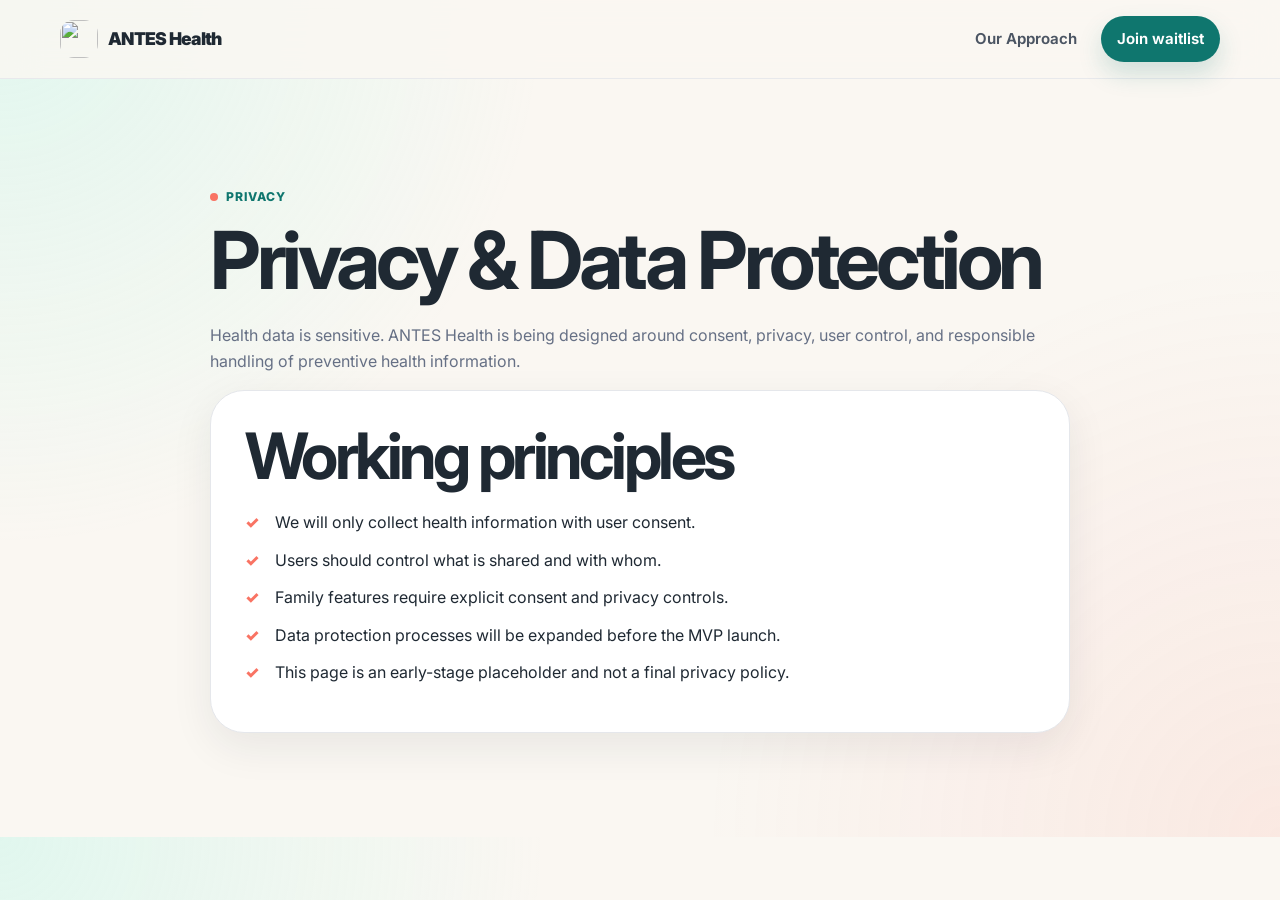
==== privacy.html @ a8aa2e4b "Add files via upload" ====
<!DOCTYPE html>
<html lang="en">
<head>
  <meta charset="UTF-8" />
  <meta name="viewport" content="width=device-width, initial-scale=1.0" />
  <title>Privacy & Data Protection | ANTES Health</title>
  <meta name="description" content="Privacy and data protection principles for ANTES Health." />
  <link rel="icon" href="assets/logo.svg" type="image/svg+xml" />
  <link rel="preconnect" href="https://fonts.googleapis.com">
  <link rel="preconnect" href="https://fonts.gstatic.com" crossorigin>
  <link href="https://fonts.googleapis.com/css2?family=Inter:wght@400;600;700;800;900&display=swap" rel="stylesheet">
  <link rel="stylesheet" href="styles.css" />
</head>
<body>
  <header class="site-header"><nav class="nav container"><a class="brand" href="index.html"><img src="assets/logo.svg" alt="" class="brand-logo" /><span>ANTES Health</span></a><div class="nav-links"><a href="index.html#approach">Our Approach</a><a href="index.html#waitlist" class="nav-cta">Join waitlist</a></div></nav></header>
  <main class="section">
    <div class="container" style="max-width:860px">
      <p class="eyebrow">Privacy</p>
      <h1 style="font-size:clamp(2.8rem,7vw,5rem)">Privacy & Data Protection</h1>
      <p class="large-copy">Health data is sensitive. ANTES Health is being designed around consent, privacy, user control, and responsible handling of preventive health information.</p>
      <div class="panel">
        <h2>Working principles</h2>
        <ul class="check-list">
          <li>We will only collect health information with user consent.</li>
          <li>Users should control what is shared and with whom.</li>
          <li>Family features require explicit consent and privacy controls.</li>
          <li>Data protection processes will be expanded before the MVP launch.</li>
          <li>This page is an early-stage placeholder and not a final privacy policy.</li>
        </ul>
      </div>
    </div>
  </main>
</body>
</html>
---- styles.css ----
:root {
  --bg: #FAF7F2;
  --bg-soft: #fffbf7;
  --surface: #ffffff;
  --surface-mint: #E8FBF7;
  --text: #1F2933;
  --muted: #667085;
  --primary: #0F766E;
  --primary-dark: #0A4D48;
  --mint: #99F6E4;
  --coral: #F97363;
  --sand: #EFE7DA;
  --line: #E5E7EB;
  --shadow: 0 24px 80px rgba(31, 41, 51, 0.12);
  --shadow-soft: 0 14px 42px rgba(31, 41, 51, 0.08);
  --radius-xl: 34px;
  --radius-lg: 24px;
  --radius-md: 16px;
  --container: 1160px;
}

* { box-sizing: border-box; }
html { scroll-behavior: smooth; }
body {
  margin: 0;
  font-family: "Inter", system-ui, -apple-system, BlinkMacSystemFont, "Segoe UI", sans-serif;
  color: var(--text);
  background:
    radial-gradient(circle at top left, rgba(153, 246, 228, 0.26), transparent 34rem),
    radial-gradient(circle at bottom right, rgba(249, 115, 99, 0.11), transparent 36rem),
    var(--bg);
  line-height: 1.6;
  overflow-x: hidden;
}

a { color: inherit; text-decoration: none; }
img, svg { max-width: 100%; }
button, input, textarea, select { font: inherit; }
::selection { background: var(--mint); color: var(--primary-dark); }

.skip-link {
  position: absolute;
  left: -999px;
  top: 10px;
  background: var(--primary);
  color: white;
  padding: 10px 14px;
  border-radius: 999px;
  z-index: 100;
}
.skip-link:focus { left: 10px; }

.container {
  width: min(var(--container), calc(100% - 40px));
  margin: 0 auto;
}

.section { padding: 104px 0; }
.section.compact { padding: 76px 0; }
.section-heading { max-width: 790px; margin-bottom: 38px; }
.section-heading.center { text-align: center; margin-left: auto; margin-right: auto; }
.eyebrow {
  display: inline-flex;
  align-items: center;
  gap: 8px;
  color: var(--primary);
  font-weight: 800;
  letter-spacing: 0.08em;
  text-transform: uppercase;
  font-size: 0.76rem;
  margin: 0 0 14px;
}
.eyebrow::before {
  content: "";
  width: 8px;
  height: 8px;
  border-radius: 50%;
  background: var(--coral);
}

h1, h2, h3, h4, p { margin-top: 0; }
h1, h2 {
  letter-spacing: -0.055em;
  line-height: 0.98;
}
h1 {
  font-size: clamp(3.7rem, 9vw, 7.8rem);
  max-width: 850px;
  margin-bottom: 24px;
}
h2 { font-size: clamp(2.1rem, 5vw, 4.6rem); margin-bottom: 22px; }
h3 { font-size: 1.15rem; letter-spacing: -0.025em; margin-bottom: 10px; }
h4 { font-size: 1rem; margin-bottom: 8px; }
p { color: var(--muted); }
.large-copy p { font-size: 1.08rem; }
.small-note, .form-note { font-size: 0.88rem; color: #7A8793; }

.site-header {
  position: sticky;
  top: 0;
  z-index: 50;
  background: rgba(250, 247, 242, 0.82);
  backdrop-filter: blur(18px);
  border-bottom: 1px solid rgba(229, 231, 235, 0.86);
}
.nav {
  height: 78px;
  display: flex;
  align-items: center;
  justify-content: space-between;
}
.brand {
  display: inline-flex;
  align-items: center;
  gap: 10px;
  font-weight: 900;
  letter-spacing: -0.04em;
  font-size: 1.1rem;
}
.brand-logo { width: 38px; height: 38px; border-radius: 14px; }
.nav-links { display: flex; align-items: center; gap: 24px; color: #4B5563; font-weight: 650; font-size: 0.94rem; }
.nav-links a { transition: color .2s ease, transform .2s ease; }
.nav-links a:hover { color: var(--primary); transform: translateY(-1px); }
.nav-cta {
  color: white !important;
  background: var(--primary);
  padding: 11px 16px;
  border-radius: 999px;
  box-shadow: 0 12px 24px rgba(15, 118, 110, 0.18);
}
.nav-cta:hover { background: var(--primary-dark); transform: translateY(-2px); }
.nav-toggle { display: none; background: transparent; border: 0; width: 44px; height: 44px; border-radius: 14px; }
.nav-toggle span { display:block; width:22px; height:2px; background:var(--text); margin:5px auto; border-radius:99px; }

.hero {
  min-height: calc(100vh - 78px);
  display: grid;
  align-items: center;
  position: relative;
  overflow: hidden;
  padding-top: 74px;
}
.hero-bg {
  position: absolute;
  inset: 0;
  background:
    radial-gradient(circle at 78% 16%, rgba(153, 246, 228, .42), transparent 22rem),
    radial-gradient(circle at 8% 88%, rgba(249, 115, 99, .14), transparent 28rem);
  pointer-events: none;
}
.hero-grid {
  position: relative;
  display: grid;
  grid-template-columns: minmax(0, 1.05fr) minmax(360px, .75fr);
  gap: 62px;
  align-items: center;
}
.hero-text { font-size: clamp(1.13rem, 2vw, 1.42rem); max-width: 720px; color: #4B5563; margin-bottom: 32px; }
.hero-actions { display: flex; gap: 14px; flex-wrap: wrap; margin-bottom: 28px; }
.btn {
  display: inline-flex;
  align-items: center;
  justify-content: center;
  min-height: 48px;
  padding: 13px 20px;
  border-radius: 999px;
  border: 1px solid transparent;
  font-weight: 800;
  cursor: pointer;
  transition: transform .2s ease, box-shadow .2s ease, background .2s ease;
}
.btn:hover { transform: translateY(-2px); }
.btn.primary { background: var(--coral); color: white; box-shadow: 0 16px 28px rgba(249, 115, 99, .22); }
.btn.primary:hover { background: #e75f51; }
.btn.secondary { background: var(--surface); color: var(--primary-dark); border-color: var(--line); box-shadow: var(--shadow-soft); }
.btn.secondary.light { background: rgba(255,255,255,.14); color: white; border-color: rgba(255,255,255,.25); box-shadow: none; }
.trust-row { display: flex; flex-wrap: wrap; gap: 10px; }
.trust-row span {
  display: inline-flex;
  align-items: center;
  gap: 8px;
  background: rgba(255,255,255,.72);
  border: 1px solid var(--line);
  padding: 9px 12px;
  border-radius: 999px;
  color: #4B5563;
  font-size: .9rem;
}
.trust-row span::before { content: ""; width: 8px; height: 8px; border-radius: 50%; background: var(--primary); }

.hero-visual { position: relative; min-height: 620px; display: grid; place-items: center; }
.phone-mockup {
  width: min(390px, 100%);
  background: rgba(255,255,255,.88);
  border: 1px solid rgba(229,231,235,.9);
  border-radius: 44px;
  padding: 24px;
  box-shadow: var(--shadow);
  backdrop-filter: blur(10px);
}
.floating-card { animation: floaty 7s ease-in-out infinite; }
.phone-top { width: 74px; height: 7px; border-radius: 99px; background: var(--line); margin: 0 auto 20px; }
.app-header { display:flex; align-items:center; gap:12px; margin-bottom:20px; }
.app-header small { display:block; color: var(--muted); }
.mini-logo { width: 38px; height:38px; display:grid; place-items:center; border-radius:14px; background:var(--primary); color:white; font-weight:900; }
.risk-card, .trend-card, .report-section-mini, .doctor-summary {
  background: var(--bg-soft);
  border: 1px solid var(--line);
  border-radius: 22px;
  padding: 18px;
}
.risk-card span, .risk-card strong { display:block; }
.risk-card span { color:var(--muted); font-size:.9rem; }
.risk-card strong { font-size:1.4rem; color:var(--primary-dark); }
.progress-bar { height: 10px; border-radius: 999px; overflow:hidden; background:#E8ECEE; margin-top:14px; }
.progress-bar span { display:block; height:100%; background:linear-gradient(90deg, var(--primary), var(--coral)); border-radius:999px; }
.marker-grid { display:grid; grid-template-columns:repeat(2,1fr); gap:10px; margin:14px 0; }
.marker-grid div { background:white; border:1px solid var(--line); border-radius:18px; padding:14px; }
.marker-grid small, .marker-grid span { display:block; color:var(--muted); }
.marker-grid strong { display:block; color:var(--text); margin:3px 0; }
.marker-grid span { color:var(--primary); font-size:.78rem; font-weight:800; text-transform:uppercase; letter-spacing:.08em; }
.trend-card svg { width:100%; height:120px; }
.trend-card p { margin:0; font-size:.9rem; }
.orbit-badge {
  position: absolute;
  background: var(--surface);
  color: var(--primary-dark);
  border: 1px solid var(--line);
  border-radius: 999px;
  padding: 12px 16px;
  box-shadow: var(--shadow-soft);
  font-weight: 800;
  font-size: .9rem;
}
.badge-one { top: 80px; left: 20px; animation: floaty 7s ease-in-out infinite .4s; }
.badge-two { right: 0; top: 218px; animation: floaty 6s ease-in-out infinite .7s; }
.badge-three { left: 0; bottom: 105px; animation: floaty 8s ease-in-out infinite .2s; }
@keyframes floaty { 0%,100% { transform: translateY(0); } 50% { transform: translateY(-14px); } }

.split { display:grid; grid-template-columns: .9fr 1fr; gap: 70px; align-items:start; }
.problem-section { background: rgba(255,255,255,.45); border-top:1px solid rgba(229,231,235,.75); border-bottom:1px solid rgba(229,231,235,.75); }
.steps { display:grid; grid-template-columns: repeat(5, minmax(0,1fr)); gap: 14px; }
.step-card, .approach-cards article, .partner-grid article, .values article, .pilot-cards article {
  background: var(--surface);
  border: 1px solid var(--line);
  border-radius: var(--radius-lg);
  padding: 24px;
  box-shadow: var(--shadow-soft);
}
.step-card span, .values span, .evidence-card span {
  display: inline-flex;
  width: 36px;
  height: 36px;
  align-items:center;
  justify-content:center;
  border-radius: 14px;
  background: var(--surface-mint);
  color: var(--primary);
  font-weight:900;
  margin-bottom:18px;
}
.step-card p, .approach-cards p, .partner-grid p, .pilot-cards p { margin-bottom:0; font-size:.94rem; }

.story-section { background: var(--primary-dark); color: white; position:relative; overflow:hidden; }
.story-section::after { content:""; position:absolute; width:420px; height:420px; border-radius:50%; background:rgba(153,246,228,.18); right:-130px; top:-130px; }
.story-grid { position:relative; display:grid; grid-template-columns: 1.15fr .85fr; gap: 28px; }
.story-card, .meaning-card { background: rgba(255,255,255,.08); border:1px solid rgba(255,255,255,.16); border-radius:var(--radius-xl); padding:38px; backdrop-filter: blur(10px); }
.story-section h2, .story-section h3, .story-section strong { color:white; }
.story-section p, .story-section li { color: rgba(255,255,255,.78); }
.check-list { list-style:none; padding:0; margin:0; }
.check-list li { position:relative; padding-left:30px; margin-bottom:12px; }
.check-list li::before { content:"✓"; position:absolute; left:0; top:0; color:var(--coral); font-weight:900; }

.mission-grid { display:grid; grid-template-columns: 1fr 1fr; gap: 22px; margin-bottom: 22px; }
.mission-block { background: var(--surface); border:1px solid var(--line); border-radius:var(--radius-xl); padding:38px; box-shadow:var(--shadow-soft); }
.mission-block.dark { background: var(--primary); color:white; }
.mission-block.dark p { color:rgba(255,255,255,.8); }
.mission-block.dark .eyebrow { color: var(--mint); }
.values { display:grid; grid-template-columns: repeat(5,1fr); gap: 14px; }
.values article { min-height: 156px; }
.values h3 { font-size:1rem; }

.approach-section { background: linear-gradient(180deg, rgba(255,255,255,.42), rgba(255,255,255,.12)); }
.evidence-panel { background: var(--surface); border:1px solid var(--line); border-radius: var(--radius-xl); padding: 28px; box-shadow: var(--shadow-soft); margin-bottom: 28px; }
.evidence-intro { display:flex; justify-content:space-between; gap:30px; align-items:end; border-bottom:1px solid var(--line); padding-bottom:22px; margin-bottom:22px; }
.evidence-intro h3 { font-size:1.55rem; }
.evidence-intro p { max-width:520px; margin-bottom:0; }
.evidence-grid { display:grid; grid-template-columns: repeat(4,1fr); gap:14px; }
.evidence-card { display:block; background: var(--bg-soft); border:1px solid var(--line); border-radius:22px; padding:20px; transition:transform .2s ease, border-color .2s ease; }
.evidence-card:hover { transform: translateY(-3px); border-color: var(--mint); }
.evidence-card h4 { color: var(--text); }
.evidence-card p { margin-bottom:0; font-size:.88rem; }
.approach-cards { display:grid; grid-template-columns: repeat(3,1fr); gap:14px; }

.flow-section { background: #0B3F3A; color:white; overflow:hidden; }
.flow-section .eyebrow, .flow-section h2 { color:white; }
.flow-section .eyebrow::before { background: var(--mint); }
.flow-section .section-heading p { color: rgba(255,255,255,.74); }
.data-flow { position:relative; background: rgba(255,255,255,.06); border:1px solid rgba(255,255,255,.16); border-radius:var(--radius-xl); padding:24px; box-shadow: 0 30px 80px rgba(0,0,0,.18); overflow:hidden; }
.flow-fallback { position:absolute; width:1px; height:1px; padding:0; margin:-1px; overflow:hidden; clip: rect(0,0,0,0); white-space: nowrap; border:0; }
.flow-map { width:100%; height:auto; min-height:420px; }
.flow-line { fill:none; stroke:#99F6E4; stroke-width:4; stroke-linecap:round; stroke-dasharray: 9 12; opacity:.58; marker-end:url(#arrow); }
.flow-line.output { stroke:#F97363; }
.data-flow.in-view .flow-line { animation: dashMove 2.8s linear infinite; }
@keyframes dashMove { to { stroke-dashoffset: -126; } }
.flow-node rect { fill:rgba(255,255,255,.94); stroke:rgba(255,255,255,.2); filter: drop-shadow(0 14px 20px rgba(0,0,0,.08)); cursor:pointer; }
.flow-node text { fill:#1F2933; font-weight:800; font-size:18px; pointer-events:none; }
.flow-node:hover rect { fill:#E8FBF7; stroke:#99F6E4; }
.particle { opacity:0; }
.data-flow.in-view .p1 { animation: particle1 4.2s linear infinite; }
.data-flow.in-view .p2 { animation: particle2 4.7s linear infinite .4s; }
.data-flow.in-view .p3 { animation: particle3 4.4s linear infinite .8s; }
.data-flow.in-view .p4 { animation: particle4 4.9s linear infinite 1.1s; }
.data-flow.in-view .p5 { animation: particle5 5.1s linear infinite 1.3s; }
@keyframes particle1 { 0%{opacity:0; transform:translate(220px,115px)} 35%{opacity:1; transform:translate(525px,300px)} 70%{opacity:1; transform:translate(955px,110px)} 100%{opacity:0; transform:translate(955px,110px)} }
@keyframes particle2 { 0%{opacity:0; transform:translate(220px,205px)} 40%{opacity:1; transform:translate(525px,310px)} 75%{opacity:1; transform:translate(955px,205px)} 100%{opacity:0; transform:translate(955px,205px)} }
@keyframes particle3 { 0%{opacity:0; transform:translate(220px,295px)} 40%{opacity:1; transform:translate(525px,320px)} 75%{opacity:1; transform:translate(955px,315px)} 100%{opacity:0; transform:translate(955px,315px)} }
@keyframes particle4 { 0%{opacity:0; transform:translate(220px,385px)} 40%{opacity:1; transform:translate(525px,330px)} 75%{opacity:1; transform:translate(955px,430px)} 100%{opacity:0; transform:translate(955px,430px)} }
@keyframes particle5 { 0%{opacity:0; transform:translate(220px,475px)} 40%{opacity:1; transform:translate(525px,340px)} 75%{opacity:1; transform:translate(955px,525px)} 100%{opacity:0; transform:translate(955px,525px)} }
.tooltip { position:absolute; display:none; max-width:240px; background:white; color:var(--text); padding:12px 14px; border-radius:14px; box-shadow:var(--shadow-soft); font-size:.88rem; z-index:5; }

.do-dont-grid, .report-grid, .pilot-grid, .milestones-grid, .founder-grid, .faq-grid, .waitlist-grid { display:grid; grid-template-columns: .9fr 1.1fr; gap: 40px; align-items:start; }
.panel { background:var(--surface); border:1px solid var(--line); border-radius:var(--radius-xl); padding:34px; box-shadow:var(--shadow-soft); }
.panel.warning { background:#FFF7F5; }
.report-section { background: rgba(255,255,255,.38); }
.report-mockup { background:var(--surface); border:1px solid var(--line); border-radius:var(--radius-xl); padding:24px; box-shadow:var(--shadow); }
.report-header { display:flex; justify-content:space-between; gap:20px; align-items:center; margin-bottom:18px; }
.report-header span { display:block; color:var(--muted); font-size:.86rem; }
.pill { display:inline-flex!important; background:var(--surface-mint); color:var(--primary)!important; padding:7px 11px; border-radius:999px; font-weight:900; }
.report-section-mini { margin-bottom:14px; }
.mini-table div { display:grid; grid-template-columns: 1.1fr 1fr .65fr; gap:10px; padding:12px 0; border-bottom:1px solid var(--line); align-items:center; }
.mini-table div:last-child { border-bottom:0; }
.mini-table em { color:var(--primary); font-style:normal; font-weight:900; font-size:.78rem; text-transform:uppercase; }
.report-section-mini.highlight { background:#FFF7F5; }
.doctor-summary { background:var(--primary); color:white; }
.doctor-summary span { color:var(--mint); font-weight:900; }
.doctor-summary p { color:rgba(255,255,255,.8); margin-bottom:0; }

.pilot-section { background: var(--surface); }
.pilot-cards { display:grid; gap:14px; }
.partner-grid { display:grid; grid-template-columns:repeat(4,1fr); gap:14px; }
.milestones-section { background:rgba(255,255,255,.42); }
.timeline { position:relative; display:grid; gap:14px; }
.timeline-item { position:relative; background:var(--surface); border:1px solid var(--line); border-radius:22px; padding:22px 22px 22px 58px; box-shadow:var(--shadow-soft); }
.timeline-item span { position:absolute; left:22px; top:25px; width:18px; height:18px; border-radius:50%; background:var(--coral); box-shadow:0 0 0 7px rgba(249,115,99,.14); }
.timeline-item p { margin-bottom:0; }
.founder-photo { min-height:420px; background:linear-gradient(135deg, var(--surface-mint), #FFF7F5); border:1px solid var(--line); border-radius:var(--radius-xl); display:grid; place-items:center; box-shadow:var(--shadow-soft); }
.photo-placeholder { width:160px; height:160px; display:grid; place-items:center; border-radius:50%; background:var(--surface); color:var(--primary); font-size:3rem; font-weight:900; box-shadow:var(--shadow-soft); }
.role { color:var(--primary); font-weight:800; }
.founder-tags { display:flex; flex-wrap:wrap; gap:9px; margin-top:22px; }
.founder-tags span { background:var(--surface); border:1px solid var(--line); border-radius:999px; padding:9px 12px; color:var(--primary-dark); font-weight:700; font-size:.9rem; }
.investor-section { padding: 76px 0; }
.investor-card { display:flex; justify-content:space-between; gap:36px; align-items:center; background:var(--primary); color:white; border-radius:var(--radius-xl); padding:42px; box-shadow:var(--shadow); }
.investor-card h2 { color:white; }
.investor-card p { color:rgba(255,255,255,.8); max-width:740px; }
.investor-card .eyebrow { color:var(--mint); }
.faq-list { display:grid; gap:12px; }
details { background:var(--surface); border:1px solid var(--line); border-radius:18px; padding:18px 20px; box-shadow:var(--shadow-soft); }
summary { cursor:pointer; font-weight:800; color:var(--text); }
details p { margin:14px 0 0; }
.waitlist-section { background:linear-gradient(135deg, #0B3F3A, #0F766E); color:white; }
.waitlist-section .eyebrow, .waitlist-section h2 { color:white; }
.waitlist-section p { color:rgba(255,255,255,.78); }
.contact-line a { color:white; border-bottom:1px solid rgba(255,255,255,.45); }
.waitlist-form { background:rgba(255,255,255,.10); border:1px solid rgba(255,255,255,.2); border-radius:var(--radius-xl); padding:28px; backdrop-filter: blur(14px); }
.waitlist-form label { display:block; margin-bottom:14px; font-weight:800; font-size:.9rem; color:white; }
.waitlist-form input, .waitlist-form textarea, .waitlist-form select { width:100%; margin-top:7px; border:1px solid rgba(255,255,255,.25); background:rgba(255,255,255,.92); color:var(--text); border-radius:14px; padding:13px 14px; outline:none; }
.waitlist-form input:focus, .waitlist-form textarea:focus, .waitlist-form select:focus { border-color:var(--mint); box-shadow:0 0 0 4px rgba(153,246,228,.28); }
.disclaimer-strip { padding:30px 0; background:#FFF7F5; border-top:1px solid #FBD5CF; }
.disclaimer-strip p { margin:0; font-size:.92rem; color:#6B3C37; }
.site-footer { padding:42px 0; background:var(--text); color:white; }
.footer-grid { display:flex; justify-content:space-between; gap:30px; }
.footer-brand { color:white; margin-bottom:12px; }
.site-footer p { color:rgba(255,255,255,.65); margin-bottom:0; }
.footer-links { display:grid; grid-template-columns:repeat(2, minmax(160px,1fr)); gap:10px 24px; color:rgba(255,255,255,.75); }
.footer-links a:hover { color:var(--mint); }

.reveal { opacity:0; transform:translateY(22px); transition: opacity .72s ease, transform .72s ease; }
.reveal.in-view { opacity:1; transform:translateY(0); }
.delay-1 { transition-delay:.12s; }
.delay-2 { transition-delay:.2s; }

@media (max-width: 1040px) {
  .hero-grid, .split, .story-grid, .mission-grid, .do-dont-grid, .report-grid, .pilot-grid, .milestones-grid, .founder-grid, .faq-grid, .waitlist-grid { grid-template-columns:1fr; }
  .steps, .values, .evidence-grid, .approach-cards, .partner-grid { grid-template-columns:repeat(2,1fr); }
  .hero-visual { min-height: auto; margin-top: 30px; }
  .evidence-intro { display:block; }
}

@media (max-width: 820px) {
  .nav-toggle { display:block; }
  .nav-links {
    position:absolute;
    top:78px;
    left:20px;
    right:20px;
    display:none;
    flex-direction:column;
    align-items:stretch;
    gap:0;
    padding:16px;
    background:rgba(255,255,255,.96);
    border:1px solid var(--line);
    border-radius:24px;
    box-shadow:var(--shadow);
  }
  .nav-links.open { display:flex; }
  .nav-links a { padding:13px; border-radius:14px; }
  .nav-links a:hover { background:var(--bg); }
  h1 { font-size: clamp(3.1rem, 16vw, 4.8rem); }
  .section { padding: 76px 0; }
  .steps, .values, .evidence-grid, .approach-cards, .partner-grid { grid-template-columns:1fr; }
  .hero-actions, .trust-row { flex-direction:column; align-items:stretch; }
  .btn { width:100%; }
  .orbit-badge { display:none; }
  .data-flow { padding:14px; overflow-x:auto; }
  .flow-map { min-width: 980px; }
  .investor-card, .footer-grid { display:block; }
  .footer-links { margin-top:24px; grid-template-columns:1fr; }
}

@media (prefers-reduced-motion: reduce) {
  *, *::before, *::after { animation-duration: .001ms !important; animation-iteration-count: 1 !important; scroll-behavior: auto !important; transition-duration: .001ms !important; }
  .reveal { opacity:1; transform:none; }
}
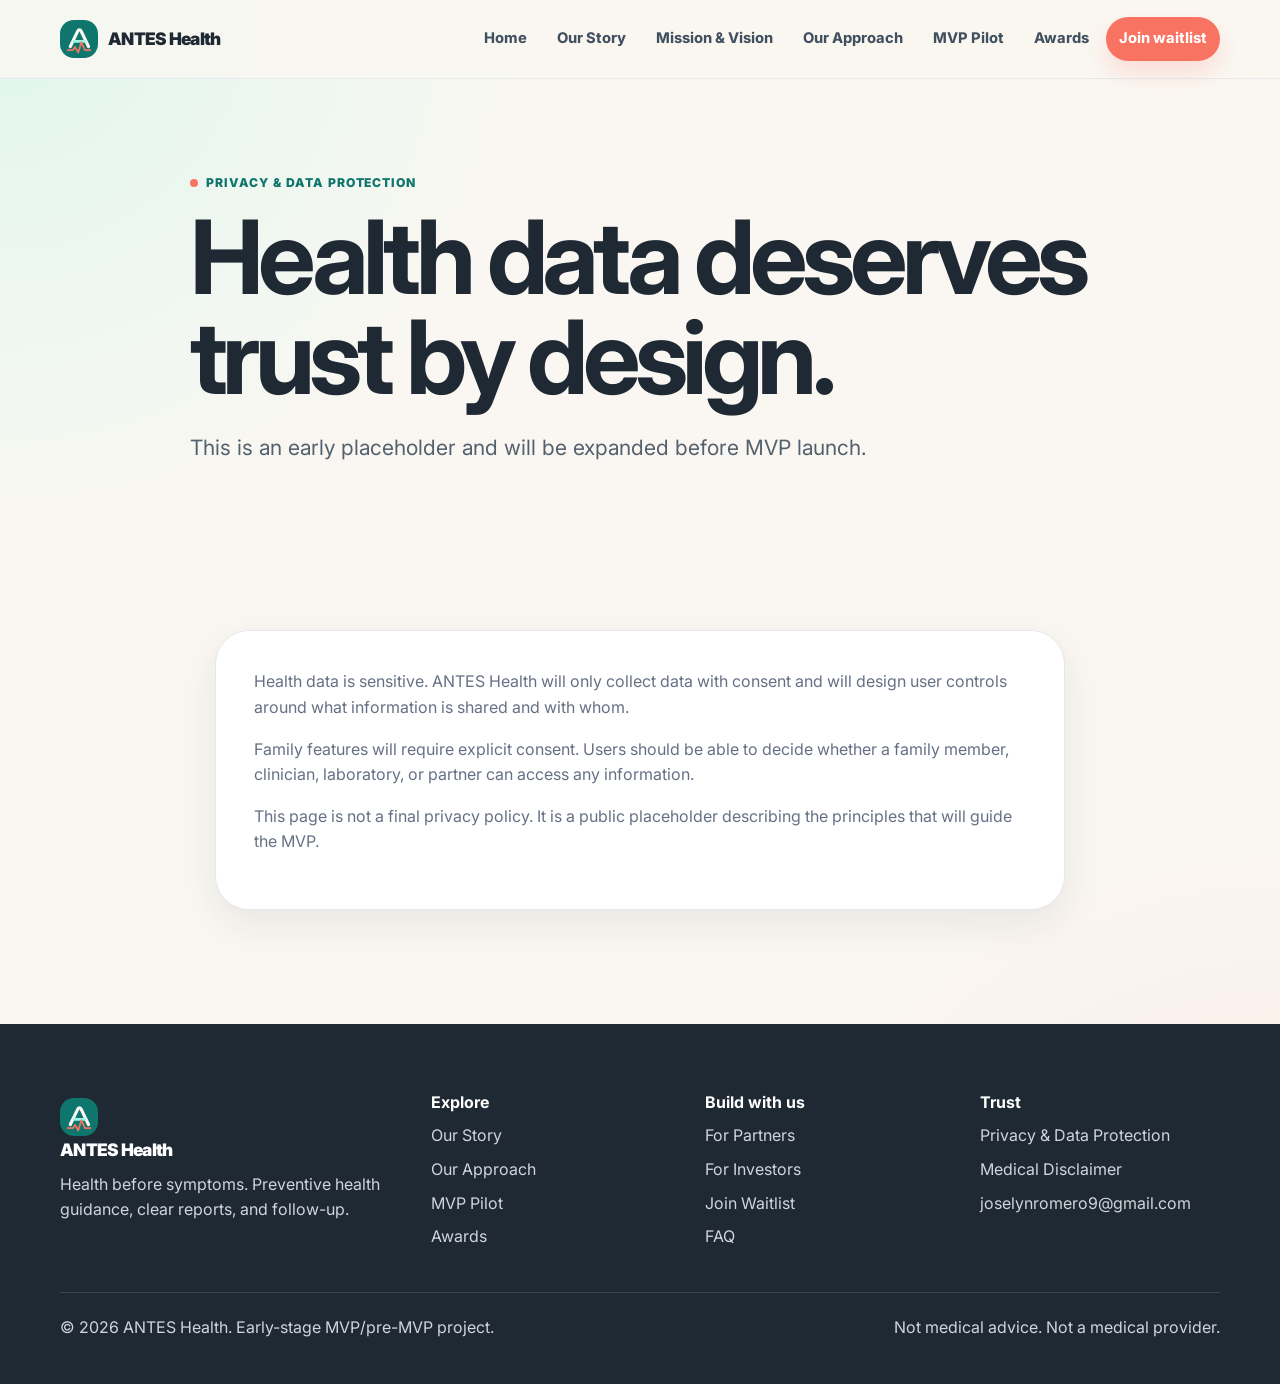
==== commit ad6e5fa0: "Add files via upload" ====
--- a/privacy.html
+++ b/privacy.html
@@ -1,34 +1,55 @@
 <!DOCTYPE html>
 <html lang="en">
 <head>
-  <meta charset="UTF-8" />
-  <meta name="viewport" content="width=device-width, initial-scale=1.0" />
+  <meta charset="UTF-8"/>
+  <meta name="viewport" content="width=device-width, initial-scale=1.0"/>
+  <meta name="description" content="ANTES Health privacy and data protection principles."/>
+  <meta name="theme-color" content="#0F766E"/>
+  <meta property="og:title" content="Privacy & Data Protection | ANTES Health"/>
+  <meta property="og:description" content="ANTES Health privacy and data protection principles."/>
+  <meta property="og:image" content="assets/og-preview.svg"/>
+  <meta property="og:type" content="website"/>
   <title>Privacy & Data Protection | ANTES Health</title>
-  <meta name="description" content="Privacy and data protection principles for ANTES Health." />
-  <link rel="icon" href="assets/logo.svg" type="image/svg+xml" />
+  <link rel="icon" href="assets/logo.svg" type="image/svg+xml"/>
   <link rel="preconnect" href="https://fonts.googleapis.com">
   <link rel="preconnect" href="https://fonts.gstatic.com" crossorigin>
-  <link href="https://fonts.googleapis.com/css2?family=Inter:wght@400;600;700;800;900&display=swap" rel="stylesheet">
-  <link rel="stylesheet" href="styles.css" />
+  <link href="https://fonts.googleapis.com/css2?family=Inter:wght@400;500;600;700;800;900&family=Playfair+Display:wght@700&display=swap" rel="stylesheet">
+  <link rel="stylesheet" href="styles.css"/>
 </head>
-<body>
-  <header class="site-header"><nav class="nav container"><a class="brand" href="index.html"><img src="assets/logo.svg" alt="" class="brand-logo" /><span>ANTES Health</span></a><div class="nav-links"><a href="index.html#approach">Our Approach</a><a href="index.html#waitlist" class="nav-cta">Join waitlist</a></div></nav></header>
-  <main class="section">
-    <div class="container" style="max-width:860px">
-      <p class="eyebrow">Privacy</p>
-      <h1 style="font-size:clamp(2.8rem,7vw,5rem)">Privacy & Data Protection</h1>
-      <p class="large-copy">Health data is sensitive. ANTES Health is being designed around consent, privacy, user control, and responsible handling of preventive health information.</p>
-      <div class="panel">
-        <h2>Working principles</h2>
-        <ul class="check-list">
-          <li>We will only collect health information with user consent.</li>
-          <li>Users should control what is shared and with whom.</li>
-          <li>Family features require explicit consent and privacy controls.</li>
-          <li>Data protection processes will be expanded before the MVP launch.</li>
-          <li>This page is an early-stage placeholder and not a final privacy policy.</li>
-        </ul>
-      </div>
+<body class="">
+<a class="skip-link" href="#main">Skip to content</a>
+<header class="site-header">
+  <nav class="nav container" aria-label="Main navigation">
+    <a class="brand" href="index.html" aria-label="ANTES Health home"><img src="assets/logo.svg" alt="" class="brand-logo"/><span>ANTES Health</span></a>
+    <button class="nav-toggle" aria-label="Open menu" aria-expanded="false" aria-controls="nav-links"><span></span><span></span><span></span></button>
+    <div class="nav-links" id="nav-links">
+      <a href="index.html">Home</a>
+      <a href="story.html">Our Story</a>
+      <a href="mission.html">Mission & Vision</a>
+      <a href="approach.html">Our Approach</a>
+      <a href="pilot.html">MVP Pilot</a>
+      <a href="awards.html">Awards</a>
+      <a class="nav-cta" href="contact.html">Join waitlist</a>
     </div>
-  </main>
+  </nav>
+</header>
+<main id="main">
+
+<section class="page-hero section"><div class="container narrow reveal"><p class="eyebrow">Privacy & Data Protection</p><h1>Health data deserves trust by design.</h1><p class="hero-text">This is an early placeholder and will be expanded before MVP launch.</p></div></section><section class="section compact"><div class="container text-page reveal"><p>Health data is sensitive. ANTES Health will only collect data with consent and will design user controls around what information is shared and with whom.</p><p>Family features will require explicit consent. Users should be able to decide whether a family member, clinician, laboratory, or partner can access any information.</p><p>This page is not a final privacy policy. It is a public placeholder describing the principles that will guide the MVP.</p></div></section>
+
+</main>
+<footer class="site-footer">
+  <div class="container footer-grid">
+    <div>
+      <a class="brand footer-brand" href="index.html"><img src="assets/logo.svg" alt="" class="brand-logo"/><span>ANTES Health</span></a>
+      <p>Health before symptoms. Preventive health guidance, clear reports, and follow-up.</p>
+    </div>
+    <div><h4>Explore</h4><a href="story.html">Our Story</a><a href="approach.html">Our Approach</a><a href="pilot.html">MVP Pilot</a><a href="awards.html">Awards</a></div>
+    <div><h4>Build with us</h4><a href="partners.html">For Partners</a><a href="investors.html">For Investors</a><a href="contact.html">Join Waitlist</a><a href="faq.html">FAQ</a></div>
+    <div><h4>Trust</h4><a href="privacy.html">Privacy & Data Protection</a><a href="medical-disclaimer.html">Medical Disclaimer</a><a href="mailto:joselynromero9@gmail.com">joselynromero9@gmail.com</a></div>
+  </div>
+  <div class="container footer-bottom"><p>© 2026 ANTES Health. Early-stage MVP/pre-MVP project.</p><p>Not medical advice. Not a medical provider.</p></div>
+</footer>
+<script src="script.js"></script>
 </body>
-</html>
+</html>
--- a/styles.css
+++ b/styles.css
@@ -1,425 +1,23 @@
-:root {
-  --bg: #FAF7F2;
-  --bg-soft: #fffbf7;
-  --surface: #ffffff;
-  --surface-mint: #E8FBF7;
-  --text: #1F2933;
-  --muted: #667085;
-  --primary: #0F766E;
-  --primary-dark: #0A4D48;
-  --mint: #99F6E4;
-  --coral: #F97363;
-  --sand: #EFE7DA;
-  --line: #E5E7EB;
-  --shadow: 0 24px 80px rgba(31, 41, 51, 0.12);
-  --shadow-soft: 0 14px 42px rgba(31, 41, 51, 0.08);
-  --radius-xl: 34px;
-  --radius-lg: 24px;
-  --radius-md: 16px;
-  --container: 1160px;
+
+:root{
+  --bg:#FAF7F2;--bg-soft:#FFFBF7;--surface:#FFFFFF;--surface-mint:#E8FBF7;--text:#1F2933;--muted:#667085;--primary:#0F766E;--primary-dark:#0A4D48;--mint:#99F6E4;--coral:#F97363;--sand:#EFE7DA;--line:#E5E7EB;--shadow:0 24px 80px rgba(31,41,51,.12);--shadow-soft:0 14px 42px rgba(31,41,51,.08);--radius-xl:34px;--radius-lg:24px;--radius-md:16px;--container:1160px
 }
+*{box-sizing:border-box}html{scroll-behavior:smooth}body{margin:0;font-family:"Inter",system-ui,-apple-system,BlinkMacSystemFont,"Segoe UI",sans-serif;color:var(--text);background:radial-gradient(circle at top left,rgba(153,246,228,.28),transparent 34rem),radial-gradient(circle at bottom right,rgba(249,115,99,.12),transparent 36rem),var(--bg);line-height:1.6;overflow-x:hidden}a{color:inherit;text-decoration:none}img,svg{max-width:100%;display:block}button,input,textarea,select{font:inherit}.skip-link{position:absolute;left:-999px;top:10px;background:var(--primary);color:#fff;padding:10px 14px;border-radius:999px;z-index:100}.skip-link:focus{left:10px}.container{width:min(var(--container),calc(100% - 40px));margin:0 auto}.narrow{max-width:900px}.section{padding:104px 0}.section.compact{padding:74px 0}.site-header{position:sticky;top:0;z-index:50;background:rgba(250,247,242,.86);backdrop-filter:blur(18px);border-bottom:1px solid rgba(229,231,235,.86)}.nav{height:78px;display:flex;align-items:center;justify-content:space-between}.brand{display:inline-flex;align-items:center;gap:10px;font-weight:900;letter-spacing:-.04em;font-size:1.08rem}.brand-logo{width:38px;height:38px;border-radius:14px}.nav-links{display:flex;align-items:center;gap:4px}.nav-links a{padding:10px 13px;border-radius:999px;font-weight:750;font-size:.92rem;color:#40505f}.nav-links a:hover,.nav-links a.active{background:#fff;color:var(--primary);box-shadow:var(--shadow-soft)}.nav-cta{background:var(--coral)!important;color:#fff!important;box-shadow:0 12px 24px rgba(249,115,99,.2)!important}.nav-toggle{display:none;background:transparent;border:0;padding:8px}.nav-toggle span{display:block;width:25px;height:2px;background:var(--text);margin:5px;border-radius:999px}.eyebrow{display:inline-flex;align-items:center;gap:8px;color:var(--primary);font-weight:850;letter-spacing:.08em;text-transform:uppercase;font-size:.76rem;margin:0 0 14px}.eyebrow:before{content:"";width:8px;height:8px;border-radius:50%;background:var(--coral)}h1,h2,h3,h4,p{margin-top:0}h1,h2{letter-spacing:-.055em;line-height:.98}h1{font-size:clamp(3.2rem,8vw,7.6rem);max-width:900px;margin-bottom:24px}h2{font-size:clamp(2.1rem,5vw,4.5rem);margin-bottom:22px}h3{font-size:1.15rem;letter-spacing:-.025em;margin-bottom:10px}h4{font-size:1rem;margin-bottom:8px}p{color:var(--muted)}.hero-text{font-size:clamp(1.1rem,2vw,1.32rem);max-width:720px;color:#53606d}.large-copy p{font-size:1.08rem}.section-heading{max-width:820px;margin-bottom:38px}.section-heading.center{text-align:center;margin-left:auto;margin-right:auto}.hero{position:relative;min-height:calc(100vh - 78px);display:flex;align-items:center;overflow:hidden}.hero-bg{position:absolute;inset:0;pointer-events:none;background:linear-gradient(135deg,rgba(153,246,228,.22),transparent 45%),radial-gradient(circle at 90% 10%,rgba(249,115,99,.14),transparent 25rem)}.hero-grid,.page-hero-grid{display:grid;grid-template-columns:minmax(0,1fr) minmax(320px,.86fr);gap:54px;align-items:center}.page-hero{padding-top:90px;padding-bottom:70px}.hero-art,.hero-card-img{filter:drop-shadow(0 26px 50px rgba(31,41,51,.16))}.hero-art img{border-radius:42px}.hero-actions{display:flex;flex-wrap:wrap;gap:14px;margin:32px 0}.btn{display:inline-flex;align-items:center;justify-content:center;gap:8px;padding:14px 22px;border-radius:999px;border:1px solid transparent;font-weight:850;cursor:pointer}.btn.primary{background:var(--coral);color:#fff;box-shadow:0 16px 34px rgba(249,115,99,.24)}.btn.secondary{background:#fff;color:var(--primary);border-color:var(--line);box-shadow:var(--shadow-soft)}.trust-row{display:flex;flex-wrap:wrap;gap:10px}.trust-row span{background:#fff;border:1px solid var(--line);border-radius:999px;padding:9px 13px;font-size:.88rem;font-weight:800;color:#40505f}.split{display:grid;grid-template-columns:.9fr 1.1fr;gap:54px}.visual-band{background:rgba(255,255,255,.38);border-block:1px solid rgba(229,231,235,.7)}.visual-feature .wide-visual{border-radius:38px;box-shadow:var(--shadow)}.steps{display:grid;grid-template-columns:repeat(5,1fr);gap:16px;margin-top:26px}.steps article,.step-card{background:#fff;border:1px solid var(--line);border-radius:24px;padding:22px;box-shadow:var(--shadow-soft)}.steps span,.timeline span,.investor-grid span,.evidence-card span{display:inline-flex;width:34px;height:34px;border-radius:50%;align-items:center;justify-content:center;background:var(--surface-mint);color:var(--primary);font-weight:900;margin-bottom:14px}.steps.mini article{text-align:center}.link-card-grid{display:grid;grid-template-columns:repeat(3,1fr);gap:18px}.link-card{background:#fff;border:1px solid var(--line);border-radius:26px;padding:26px;box-shadow:var(--shadow-soft);min-height:140px;display:flex;flex-direction:column;justify-content:space-between}.link-card strong{font-size:1.15rem}.link-card span{color:var(--muted);margin-top:14px}.link-card.accent{background:var(--primary);color:#fff}.link-card.accent span{color:#DFFAF4}.cta-card{display:flex;align-items:center;justify-content:space-between;gap:28px;background:var(--primary-dark);color:#fff;border-radius:38px;padding:46px;box-shadow:var(--shadow)}.cta-card h2{margin:0;color:#fff}.cta-card p,.mission-block.dark p,.safe-card.dark p{color:#D1D5DB}.story-layout,.founder-grid,.mission-grid,.contact-grid,.dual-list{display:grid;grid-template-columns:1fr 1fr;gap:28px;align-items:center}.story-card,.meaning-card,.mission-block,.pilot-card,.safe-card,.contact-panel,.text-page,.stats-card{background:#fff;border:1px solid var(--line);border-radius:var(--radius-xl);padding:38px;box-shadow:var(--shadow-soft)}.meaning-card{background:var(--surface-mint)}.mission-block.dark,.safe-card.dark{background:#1F2933;color:#fff}.mission-block.dark h2,.safe-card.dark h2{color:#fff}.check-list{list-style:none;padding:0;margin:0;display:grid;gap:12px}.check-list li{position:relative;padding-left:30px;color:#4E5D69}.check-list li:before{content:"✓";position:absolute;left:0;top:0;width:20px;height:20px;border-radius:50%;background:var(--mint);color:var(--primary-dark);display:grid;place-items:center;font-size:.75rem;font-weight:900}.safe-card.dark .check-list li{color:#E5E7EB}.values{display:grid;grid-template-columns:repeat(5,1fr);gap:16px}.values article{background:#fff;border:1px solid var(--line);border-radius:24px;padding:24px;box-shadow:var(--shadow-soft)}.values span{color:var(--coral);font-weight:900}.founder-photo{min-height:420px;background:linear-gradient(145deg,var(--surface-mint),#fff);border-radius:var(--radius-xl);display:grid;place-items:center;box-shadow:var(--shadow);border:1px solid var(--line)}.photo-placeholder{text-align:center;color:var(--primary);font-weight:900;font-size:1.3rem;border:2px dashed rgba(15,118,110,.35);border-radius:28px;padding:70px}.evidence-grid{display:grid;grid-template-columns:repeat(4,1fr);gap:18px}.evidence-card{background:#fff;border:1px solid var(--line);border-radius:26px;padding:24px;box-shadow:var(--shadow-soft)}.flow-section{background:linear-gradient(180deg,rgba(255,255,255,.54),rgba(232,251,247,.5));border-block:1px solid rgba(229,231,235,.68)}.data-flow{position:relative;min-height:520px;background:#fff;border:1px solid var(--line);border-radius:38px;padding:34px;box-shadow:var(--shadow);display:grid;grid-template-columns:240px 1fr 240px;align-items:center;gap:26px;overflow:hidden}.flow-column{display:grid;gap:12px;z-index:2}.flow-column h3{text-align:center;margin-bottom:8px}.flow-node{border:1px solid var(--line);background:#FAF7F2;border-radius:999px;padding:12px 14px;font-weight:850;color:#40505f;box-shadow:var(--shadow-soft);cursor:pointer}.flow-node:hover,.flow-node:focus{outline:0;background:var(--surface-mint);border-color:var(--mint);color:var(--primary)}.flow-core{z-index:3;margin:auto;background:var(--primary-dark);color:#fff;border-radius:34px;padding:36px;max-width:330px;text-align:center;box-shadow:0 24px 50px rgba(15,118,110,.24)}.flow-core p{color:#DFFAF4}.core-label{display:inline-flex;background:var(--mint);color:var(--primary-dark);font-weight:900;border-radius:999px;padding:6px 12px;margin-bottom:12px;font-size:.8rem}.flow-lines{position:absolute;inset:60px 20px;width:calc(100% - 40px);height:calc(100% - 120px);z-index:1}.pulse-line{fill:none;stroke:var(--mint);stroke-width:5;stroke-linecap:round;stroke-dasharray:12 14;opacity:.7;animation:dash 2.5s linear infinite}.l5,.l6,.l7,.l8{stroke:var(--coral);opacity:.55}.tooltip{position:absolute;display:none;background:#1F2933;color:#fff;max-width:260px;padding:10px 12px;border-radius:14px;font-size:.84rem;z-index:10;box-shadow:var(--shadow-soft)}.caption{text-align:center;max-width:760px;margin:22px auto 0}.pilot-grid{display:grid;grid-template-columns:repeat(3,1fr);gap:22px}.timeline{display:grid;grid-template-columns:repeat(3,1fr);gap:18px}.timeline article,.partner-grid article,.investor-grid article{background:#fff;border:1px solid var(--line);border-radius:26px;padding:26px;box-shadow:var(--shadow-soft)}.partner-grid,.investor-grid{display:grid;grid-template-columns:repeat(4,1fr);gap:18px}.big-stat{font-size:5rem;font-weight:900;letter-spacing:-.06em;color:var(--primary)}.waitlist-form{background:#fff;border:1px solid var(--line);border-radius:var(--radius-xl);padding:36px;box-shadow:var(--shadow)}.waitlist-form label{display:grid;gap:7px;margin:14px 0;font-weight:800;color:#40505f}.waitlist-form input,.waitlist-form textarea,.waitlist-form select{border:1px solid var(--line);border-radius:16px;padding:13px 14px;background:#FAF7F2;color:var(--text)}.form-note,.small-note{font-size:.88rem;color:#7A8793}.contact-links{display:grid;gap:12px;margin-top:22px}.contact-links a{background:var(--surface-mint);color:var(--primary);font-weight:900;border-radius:18px;padding:14px 16px}.faq-list{display:grid;gap:14px;max-width:850px}.faq-list details{background:#fff;border:1px solid var(--line);border-radius:22px;padding:22px;box-shadow:var(--shadow-soft)}.faq-list summary{font-weight:900;cursor:pointer}.text-page{max-width:850px}.site-footer{background:#1F2933;color:#fff;padding:66px 0 28px;margin-top:40px}.footer-grid{display:grid;grid-template-columns:1.4fr 1fr 1fr 1fr;gap:34px}.site-footer p,.site-footer a{color:#D1D5DB}.site-footer a{display:block;margin:8px 0}.footer-brand span{color:#fff}.footer-bottom{display:flex;justify-content:space-between;gap:20px;border-top:1px solid rgba(255,255,255,.12);margin-top:34px;padding-top:22px}.reveal{opacity:0;transform:translateY(20px);transition:opacity .7s ease,transform .7s ease}.reveal.in-view{opacity:1;transform:none}.delay-1{transition-delay:.08s}.delay-2{transition-delay:.16s}@keyframes dash{to{stroke-dashoffset:-52px}}
 
-* { box-sizing: border-box; }
-html { scroll-behavior: smooth; }
-body {
-  margin: 0;
-  font-family: "Inter", system-ui, -apple-system, BlinkMacSystemFont, "Segoe UI", sans-serif;
-  color: var(--text);
-  background:
-    radial-gradient(circle at top left, rgba(153, 246, 228, 0.26), transparent 34rem),
-    radial-gradient(circle at bottom right, rgba(249, 115, 99, 0.11), transparent 36rem),
-    var(--bg);
-  line-height: 1.6;
-  overflow-x: hidden;
-}
+/* Awards logo wall */
+.logo-wall-section{background:rgba(255,255,255,.32);border-block:1px solid rgba(229,231,235,.72)}
+.award-logo-wall{display:grid;grid-template-columns:repeat(3,1fr);gap:18px;margin-top:28px}
+.award-logo-card{background:#fff;border:1px solid var(--line);border-radius:30px;padding:20px;box-shadow:var(--shadow-soft);display:grid;gap:12px;align-items:center;transition:transform .25s ease, box-shadow .25s ease, border-color .25s ease}
+.award-logo-card:hover{transform:translateY(-4px);box-shadow:var(--shadow);border-color:rgba(15,118,110,.24)}
+.award-logo-card img{width:100%;height:112px;object-fit:contain;border-radius:22px;background:#fff}
+.award-logo-card span{justify-self:center;background:var(--surface-mint);color:var(--primary);font-weight:900;border-radius:999px;padding:7px 12px;font-size:.82rem;text-align:center}
+.award-logo-card.featured{border-color:rgba(249,115,99,.35);box-shadow:0 22px 54px rgba(249,115,99,.14)}
+.award-logo-card.featured span{background:#FFF0ED;color:var(--coral)}
+.milestone-strip{display:grid;grid-template-columns:repeat(3,1fr);gap:18px}
+.milestone-strip article{background:#fff;border:1px solid var(--line);border-radius:26px;padding:26px;box-shadow:var(--shadow-soft)}
+.milestone-strip strong{display:block;font-size:1.05rem;margin-bottom:8px;color:var(--primary-dark)}
+.consent-check{display:flex!important;grid-template-columns:none!important;flex-direction:row;align-items:flex-start;gap:10px;font-weight:700!important;font-size:.92rem;color:#53606d!important}.consent-check input{width:auto;margin-top:4px}
 
-a { color: inherit; text-decoration: none; }
-img, svg { max-width: 100%; }
-button, input, textarea, select { font: inherit; }
-::selection { background: var(--mint); color: var(--primary-dark); }
-
-.skip-link {
-  position: absolute;
-  left: -999px;
-  top: 10px;
-  background: var(--primary);
-  color: white;
-  padding: 10px 14px;
-  border-radius: 999px;
-  z-index: 100;
-}
-.skip-link:focus { left: 10px; }
-
-.container {
-  width: min(var(--container), calc(100% - 40px));
-  margin: 0 auto;
-}
-
-.section { padding: 104px 0; }
-.section.compact { padding: 76px 0; }
-.section-heading { max-width: 790px; margin-bottom: 38px; }
-.section-heading.center { text-align: center; margin-left: auto; margin-right: auto; }
-.eyebrow {
-  display: inline-flex;
-  align-items: center;
-  gap: 8px;
-  color: var(--primary);
-  font-weight: 800;
-  letter-spacing: 0.08em;
-  text-transform: uppercase;
-  font-size: 0.76rem;
-  margin: 0 0 14px;
-}
-.eyebrow::before {
-  content: "";
-  width: 8px;
-  height: 8px;
-  border-radius: 50%;
-  background: var(--coral);
-}
-
-h1, h2, h3, h4, p { margin-top: 0; }
-h1, h2 {
-  letter-spacing: -0.055em;
-  line-height: 0.98;
-}
-h1 {
-  font-size: clamp(3.7rem, 9vw, 7.8rem);
-  max-width: 850px;
-  margin-bottom: 24px;
-}
-h2 { font-size: clamp(2.1rem, 5vw, 4.6rem); margin-bottom: 22px; }
-h3 { font-size: 1.15rem; letter-spacing: -0.025em; margin-bottom: 10px; }
-h4 { font-size: 1rem; margin-bottom: 8px; }
-p { color: var(--muted); }
-.large-copy p { font-size: 1.08rem; }
-.small-note, .form-note { font-size: 0.88rem; color: #7A8793; }
-
-.site-header {
-  position: sticky;
-  top: 0;
-  z-index: 50;
-  background: rgba(250, 247, 242, 0.82);
-  backdrop-filter: blur(18px);
-  border-bottom: 1px solid rgba(229, 231, 235, 0.86);
-}
-.nav {
-  height: 78px;
-  display: flex;
-  align-items: center;
-  justify-content: space-between;
-}
-.brand {
-  display: inline-flex;
-  align-items: center;
-  gap: 10px;
-  font-weight: 900;
-  letter-spacing: -0.04em;
-  font-size: 1.1rem;
-}
-.brand-logo { width: 38px; height: 38px; border-radius: 14px; }
-.nav-links { display: flex; align-items: center; gap: 24px; color: #4B5563; font-weight: 650; font-size: 0.94rem; }
-.nav-links a { transition: color .2s ease, transform .2s ease; }
-.nav-links a:hover { color: var(--primary); transform: translateY(-1px); }
-.nav-cta {
-  color: white !important;
-  background: var(--primary);
-  padding: 11px 16px;
-  border-radius: 999px;
-  box-shadow: 0 12px 24px rgba(15, 118, 110, 0.18);
-}
-.nav-cta:hover { background: var(--primary-dark); transform: translateY(-2px); }
-.nav-toggle { display: none; background: transparent; border: 0; width: 44px; height: 44px; border-radius: 14px; }
-.nav-toggle span { display:block; width:22px; height:2px; background:var(--text); margin:5px auto; border-radius:99px; }
-
-.hero {
-  min-height: calc(100vh - 78px);
-  display: grid;
-  align-items: center;
-  position: relative;
-  overflow: hidden;
-  padding-top: 74px;
-}
-.hero-bg {
-  position: absolute;
-  inset: 0;
-  background:
-    radial-gradient(circle at 78% 16%, rgba(153, 246, 228, .42), transparent 22rem),
-    radial-gradient(circle at 8% 88%, rgba(249, 115, 99, .14), transparent 28rem);
-  pointer-events: none;
-}
-.hero-grid {
-  position: relative;
-  display: grid;
-  grid-template-columns: minmax(0, 1.05fr) minmax(360px, .75fr);
-  gap: 62px;
-  align-items: center;
-}
-.hero-text { font-size: clamp(1.13rem, 2vw, 1.42rem); max-width: 720px; color: #4B5563; margin-bottom: 32px; }
-.hero-actions { display: flex; gap: 14px; flex-wrap: wrap; margin-bottom: 28px; }
-.btn {
-  display: inline-flex;
-  align-items: center;
-  justify-content: center;
-  min-height: 48px;
-  padding: 13px 20px;
-  border-radius: 999px;
-  border: 1px solid transparent;
-  font-weight: 800;
-  cursor: pointer;
-  transition: transform .2s ease, box-shadow .2s ease, background .2s ease;
-}
-.btn:hover { transform: translateY(-2px); }
-.btn.primary { background: var(--coral); color: white; box-shadow: 0 16px 28px rgba(249, 115, 99, .22); }
-.btn.primary:hover { background: #e75f51; }
-.btn.secondary { background: var(--surface); color: var(--primary-dark); border-color: var(--line); box-shadow: var(--shadow-soft); }
-.btn.secondary.light { background: rgba(255,255,255,.14); color: white; border-color: rgba(255,255,255,.25); box-shadow: none; }
-.trust-row { display: flex; flex-wrap: wrap; gap: 10px; }
-.trust-row span {
-  display: inline-flex;
-  align-items: center;
-  gap: 8px;
-  background: rgba(255,255,255,.72);
-  border: 1px solid var(--line);
-  padding: 9px 12px;
-  border-radius: 999px;
-  color: #4B5563;
-  font-size: .9rem;
-}
-.trust-row span::before { content: ""; width: 8px; height: 8px; border-radius: 50%; background: var(--primary); }
-
-.hero-visual { position: relative; min-height: 620px; display: grid; place-items: center; }
-.phone-mockup {
-  width: min(390px, 100%);
-  background: rgba(255,255,255,.88);
-  border: 1px solid rgba(229,231,235,.9);
-  border-radius: 44px;
-  padding: 24px;
-  box-shadow: var(--shadow);
-  backdrop-filter: blur(10px);
-}
-.floating-card { animation: floaty 7s ease-in-out infinite; }
-.phone-top { width: 74px; height: 7px; border-radius: 99px; background: var(--line); margin: 0 auto 20px; }
-.app-header { display:flex; align-items:center; gap:12px; margin-bottom:20px; }
-.app-header small { display:block; color: var(--muted); }
-.mini-logo { width: 38px; height:38px; display:grid; place-items:center; border-radius:14px; background:var(--primary); color:white; font-weight:900; }
-.risk-card, .trend-card, .report-section-mini, .doctor-summary {
-  background: var(--bg-soft);
-  border: 1px solid var(--line);
-  border-radius: 22px;
-  padding: 18px;
-}
-.risk-card span, .risk-card strong { display:block; }
-.risk-card span { color:var(--muted); font-size:.9rem; }
-.risk-card strong { font-size:1.4rem; color:var(--primary-dark); }
-.progress-bar { height: 10px; border-radius: 999px; overflow:hidden; background:#E8ECEE; margin-top:14px; }
-.progress-bar span { display:block; height:100%; background:linear-gradient(90deg, var(--primary), var(--coral)); border-radius:999px; }
-.marker-grid { display:grid; grid-template-columns:repeat(2,1fr); gap:10px; margin:14px 0; }
-.marker-grid div { background:white; border:1px solid var(--line); border-radius:18px; padding:14px; }
-.marker-grid small, .marker-grid span { display:block; color:var(--muted); }
-.marker-grid strong { display:block; color:var(--text); margin:3px 0; }
-.marker-grid span { color:var(--primary); font-size:.78rem; font-weight:800; text-transform:uppercase; letter-spacing:.08em; }
-.trend-card svg { width:100%; height:120px; }
-.trend-card p { margin:0; font-size:.9rem; }
-.orbit-badge {
-  position: absolute;
-  background: var(--surface);
-  color: var(--primary-dark);
-  border: 1px solid var(--line);
-  border-radius: 999px;
-  padding: 12px 16px;
-  box-shadow: var(--shadow-soft);
-  font-weight: 800;
-  font-size: .9rem;
-}
-.badge-one { top: 80px; left: 20px; animation: floaty 7s ease-in-out infinite .4s; }
-.badge-two { right: 0; top: 218px; animation: floaty 6s ease-in-out infinite .7s; }
-.badge-three { left: 0; bottom: 105px; animation: floaty 8s ease-in-out infinite .2s; }
-@keyframes floaty { 0%,100% { transform: translateY(0); } 50% { transform: translateY(-14px); } }
-
-.split { display:grid; grid-template-columns: .9fr 1fr; gap: 70px; align-items:start; }
-.problem-section { background: rgba(255,255,255,.45); border-top:1px solid rgba(229,231,235,.75); border-bottom:1px solid rgba(229,231,235,.75); }
-.steps { display:grid; grid-template-columns: repeat(5, minmax(0,1fr)); gap: 14px; }
-.step-card, .approach-cards article, .partner-grid article, .values article, .pilot-cards article {
-  background: var(--surface);
-  border: 1px solid var(--line);
-  border-radius: var(--radius-lg);
-  padding: 24px;
-  box-shadow: var(--shadow-soft);
-}
-.step-card span, .values span, .evidence-card span {
-  display: inline-flex;
-  width: 36px;
-  height: 36px;
-  align-items:center;
-  justify-content:center;
-  border-radius: 14px;
-  background: var(--surface-mint);
-  color: var(--primary);
-  font-weight:900;
-  margin-bottom:18px;
-}
-.step-card p, .approach-cards p, .partner-grid p, .pilot-cards p { margin-bottom:0; font-size:.94rem; }
-
-.story-section { background: var(--primary-dark); color: white; position:relative; overflow:hidden; }
-.story-section::after { content:""; position:absolute; width:420px; height:420px; border-radius:50%; background:rgba(153,246,228,.18); right:-130px; top:-130px; }
-.story-grid { position:relative; display:grid; grid-template-columns: 1.15fr .85fr; gap: 28px; }
-.story-card, .meaning-card { background: rgba(255,255,255,.08); border:1px solid rgba(255,255,255,.16); border-radius:var(--radius-xl); padding:38px; backdrop-filter: blur(10px); }
-.story-section h2, .story-section h3, .story-section strong { color:white; }
-.story-section p, .story-section li { color: rgba(255,255,255,.78); }
-.check-list { list-style:none; padding:0; margin:0; }
-.check-list li { position:relative; padding-left:30px; margin-bottom:12px; }
-.check-list li::before { content:"✓"; position:absolute; left:0; top:0; color:var(--coral); font-weight:900; }
-
-.mission-grid { display:grid; grid-template-columns: 1fr 1fr; gap: 22px; margin-bottom: 22px; }
-.mission-block { background: var(--surface); border:1px solid var(--line); border-radius:var(--radius-xl); padding:38px; box-shadow:var(--shadow-soft); }
-.mission-block.dark { background: var(--primary); color:white; }
-.mission-block.dark p { color:rgba(255,255,255,.8); }
-.mission-block.dark .eyebrow { color: var(--mint); }
-.values { display:grid; grid-template-columns: repeat(5,1fr); gap: 14px; }
-.values article { min-height: 156px; }
-.values h3 { font-size:1rem; }
-
-.approach-section { background: linear-gradient(180deg, rgba(255,255,255,.42), rgba(255,255,255,.12)); }
-.evidence-panel { background: var(--surface); border:1px solid var(--line); border-radius: var(--radius-xl); padding: 28px; box-shadow: var(--shadow-soft); margin-bottom: 28px; }
-.evidence-intro { display:flex; justify-content:space-between; gap:30px; align-items:end; border-bottom:1px solid var(--line); padding-bottom:22px; margin-bottom:22px; }
-.evidence-intro h3 { font-size:1.55rem; }
-.evidence-intro p { max-width:520px; margin-bottom:0; }
-.evidence-grid { display:grid; grid-template-columns: repeat(4,1fr); gap:14px; }
-.evidence-card { display:block; background: var(--bg-soft); border:1px solid var(--line); border-radius:22px; padding:20px; transition:transform .2s ease, border-color .2s ease; }
-.evidence-card:hover { transform: translateY(-3px); border-color: var(--mint); }
-.evidence-card h4 { color: var(--text); }
-.evidence-card p { margin-bottom:0; font-size:.88rem; }
-.approach-cards { display:grid; grid-template-columns: repeat(3,1fr); gap:14px; }
-
-.flow-section { background: #0B3F3A; color:white; overflow:hidden; }
-.flow-section .eyebrow, .flow-section h2 { color:white; }
-.flow-section .eyebrow::before { background: var(--mint); }
-.flow-section .section-heading p { color: rgba(255,255,255,.74); }
-.data-flow { position:relative; background: rgba(255,255,255,.06); border:1px solid rgba(255,255,255,.16); border-radius:var(--radius-xl); padding:24px; box-shadow: 0 30px 80px rgba(0,0,0,.18); overflow:hidden; }
-.flow-fallback { position:absolute; width:1px; height:1px; padding:0; margin:-1px; overflow:hidden; clip: rect(0,0,0,0); white-space: nowrap; border:0; }
-.flow-map { width:100%; height:auto; min-height:420px; }
-.flow-line { fill:none; stroke:#99F6E4; stroke-width:4; stroke-linecap:round; stroke-dasharray: 9 12; opacity:.58; marker-end:url(#arrow); }
-.flow-line.output { stroke:#F97363; }
-.data-flow.in-view .flow-line { animation: dashMove 2.8s linear infinite; }
-@keyframes dashMove { to { stroke-dashoffset: -126; } }
-.flow-node rect { fill:rgba(255,255,255,.94); stroke:rgba(255,255,255,.2); filter: drop-shadow(0 14px 20px rgba(0,0,0,.08)); cursor:pointer; }
-.flow-node text { fill:#1F2933; font-weight:800; font-size:18px; pointer-events:none; }
-.flow-node:hover rect { fill:#E8FBF7; stroke:#99F6E4; }
-.particle { opacity:0; }
-.data-flow.in-view .p1 { animation: particle1 4.2s linear infinite; }
-.data-flow.in-view .p2 { animation: particle2 4.7s linear infinite .4s; }
-.data-flow.in-view .p3 { animation: particle3 4.4s linear infinite .8s; }
-.data-flow.in-view .p4 { animation: particle4 4.9s linear infinite 1.1s; }
-.data-flow.in-view .p5 { animation: particle5 5.1s linear infinite 1.3s; }
-@keyframes particle1 { 0%{opacity:0; transform:translate(220px,115px)} 35%{opacity:1; transform:translate(525px,300px)} 70%{opacity:1; transform:translate(955px,110px)} 100%{opacity:0; transform:translate(955px,110px)} }
-@keyframes particle2 { 0%{opacity:0; transform:translate(220px,205px)} 40%{opacity:1; transform:translate(525px,310px)} 75%{opacity:1; transform:translate(955px,205px)} 100%{opacity:0; transform:translate(955px,205px)} }
-@keyframes particle3 { 0%{opacity:0; transform:translate(220px,295px)} 40%{opacity:1; transform:translate(525px,320px)} 75%{opacity:1; transform:translate(955px,315px)} 100%{opacity:0; transform:translate(955px,315px)} }
-@keyframes particle4 { 0%{opacity:0; transform:translate(220px,385px)} 40%{opacity:1; transform:translate(525px,330px)} 75%{opacity:1; transform:translate(955px,430px)} 100%{opacity:0; transform:translate(955px,430px)} }
-@keyframes particle5 { 0%{opacity:0; transform:translate(220px,475px)} 40%{opacity:1; transform:translate(525px,340px)} 75%{opacity:1; transform:translate(955px,525px)} 100%{opacity:0; transform:translate(955px,525px)} }
-.tooltip { position:absolute; display:none; max-width:240px; background:white; color:var(--text); padding:12px 14px; border-radius:14px; box-shadow:var(--shadow-soft); font-size:.88rem; z-index:5; }
-
-.do-dont-grid, .report-grid, .pilot-grid, .milestones-grid, .founder-grid, .faq-grid, .waitlist-grid { display:grid; grid-template-columns: .9fr 1.1fr; gap: 40px; align-items:start; }
-.panel { background:var(--surface); border:1px solid var(--line); border-radius:var(--radius-xl); padding:34px; box-shadow:var(--shadow-soft); }
-.panel.warning { background:#FFF7F5; }
-.report-section { background: rgba(255,255,255,.38); }
-.report-mockup { background:var(--surface); border:1px solid var(--line); border-radius:var(--radius-xl); padding:24px; box-shadow:var(--shadow); }
-.report-header { display:flex; justify-content:space-between; gap:20px; align-items:center; margin-bottom:18px; }
-.report-header span { display:block; color:var(--muted); font-size:.86rem; }
-.pill { display:inline-flex!important; background:var(--surface-mint); color:var(--primary)!important; padding:7px 11px; border-radius:999px; font-weight:900; }
-.report-section-mini { margin-bottom:14px; }
-.mini-table div { display:grid; grid-template-columns: 1.1fr 1fr .65fr; gap:10px; padding:12px 0; border-bottom:1px solid var(--line); align-items:center; }
-.mini-table div:last-child { border-bottom:0; }
-.mini-table em { color:var(--primary); font-style:normal; font-weight:900; font-size:.78rem; text-transform:uppercase; }
-.report-section-mini.highlight { background:#FFF7F5; }
-.doctor-summary { background:var(--primary); color:white; }
-.doctor-summary span { color:var(--mint); font-weight:900; }
-.doctor-summary p { color:rgba(255,255,255,.8); margin-bottom:0; }
-
-.pilot-section { background: var(--surface); }
-.pilot-cards { display:grid; gap:14px; }
-.partner-grid { display:grid; grid-template-columns:repeat(4,1fr); gap:14px; }
-.milestones-section { background:rgba(255,255,255,.42); }
-.timeline { position:relative; display:grid; gap:14px; }
-.timeline-item { position:relative; background:var(--surface); border:1px solid var(--line); border-radius:22px; padding:22px 22px 22px 58px; box-shadow:var(--shadow-soft); }
-.timeline-item span { position:absolute; left:22px; top:25px; width:18px; height:18px; border-radius:50%; background:var(--coral); box-shadow:0 0 0 7px rgba(249,115,99,.14); }
-.timeline-item p { margin-bottom:0; }
-.founder-photo { min-height:420px; background:linear-gradient(135deg, var(--surface-mint), #FFF7F5); border:1px solid var(--line); border-radius:var(--radius-xl); display:grid; place-items:center; box-shadow:var(--shadow-soft); }
-.photo-placeholder { width:160px; height:160px; display:grid; place-items:center; border-radius:50%; background:var(--surface); color:var(--primary); font-size:3rem; font-weight:900; box-shadow:var(--shadow-soft); }
-.role { color:var(--primary); font-weight:800; }
-.founder-tags { display:flex; flex-wrap:wrap; gap:9px; margin-top:22px; }
-.founder-tags span { background:var(--surface); border:1px solid var(--line); border-radius:999px; padding:9px 12px; color:var(--primary-dark); font-weight:700; font-size:.9rem; }
-.investor-section { padding: 76px 0; }
-.investor-card { display:flex; justify-content:space-between; gap:36px; align-items:center; background:var(--primary); color:white; border-radius:var(--radius-xl); padding:42px; box-shadow:var(--shadow); }
-.investor-card h2 { color:white; }
-.investor-card p { color:rgba(255,255,255,.8); max-width:740px; }
-.investor-card .eyebrow { color:var(--mint); }
-.faq-list { display:grid; gap:12px; }
-details { background:var(--surface); border:1px solid var(--line); border-radius:18px; padding:18px 20px; box-shadow:var(--shadow-soft); }
-summary { cursor:pointer; font-weight:800; color:var(--text); }
-details p { margin:14px 0 0; }
-.waitlist-section { background:linear-gradient(135deg, #0B3F3A, #0F766E); color:white; }
-.waitlist-section .eyebrow, .waitlist-section h2 { color:white; }
-.waitlist-section p { color:rgba(255,255,255,.78); }
-.contact-line a { color:white; border-bottom:1px solid rgba(255,255,255,.45); }
-.waitlist-form { background:rgba(255,255,255,.10); border:1px solid rgba(255,255,255,.2); border-radius:var(--radius-xl); padding:28px; backdrop-filter: blur(14px); }
-.waitlist-form label { display:block; margin-bottom:14px; font-weight:800; font-size:.9rem; color:white; }
-.waitlist-form input, .waitlist-form textarea, .waitlist-form select { width:100%; margin-top:7px; border:1px solid rgba(255,255,255,.25); background:rgba(255,255,255,.92); color:var(--text); border-radius:14px; padding:13px 14px; outline:none; }
-.waitlist-form input:focus, .waitlist-form textarea:focus, .waitlist-form select:focus { border-color:var(--mint); box-shadow:0 0 0 4px rgba(153,246,228,.28); }
-.disclaimer-strip { padding:30px 0; background:#FFF7F5; border-top:1px solid #FBD5CF; }
-.disclaimer-strip p { margin:0; font-size:.92rem; color:#6B3C37; }
-.site-footer { padding:42px 0; background:var(--text); color:white; }
-.footer-grid { display:flex; justify-content:space-between; gap:30px; }
-.footer-brand { color:white; margin-bottom:12px; }
-.site-footer p { color:rgba(255,255,255,.65); margin-bottom:0; }
-.footer-links { display:grid; grid-template-columns:repeat(2, minmax(160px,1fr)); gap:10px 24px; color:rgba(255,255,255,.75); }
-.footer-links a:hover { color:var(--mint); }
-
-.reveal { opacity:0; transform:translateY(22px); transition: opacity .72s ease, transform .72s ease; }
-.reveal.in-view { opacity:1; transform:translateY(0); }
-.delay-1 { transition-delay:.12s; }
-.delay-2 { transition-delay:.2s; }
-
-@media (max-width: 1040px) {
-  .hero-grid, .split, .story-grid, .mission-grid, .do-dont-grid, .report-grid, .pilot-grid, .milestones-grid, .founder-grid, .faq-grid, .waitlist-grid { grid-template-columns:1fr; }
-  .steps, .values, .evidence-grid, .approach-cards, .partner-grid { grid-template-columns:repeat(2,1fr); }
-  .hero-visual { min-height: auto; margin-top: 30px; }
-  .evidence-intro { display:block; }
-}
-
-@media (max-width: 820px) {
-  .nav-toggle { display:block; }
-  .nav-links {
-    position:absolute;
-    top:78px;
-    left:20px;
-    right:20px;
-    display:none;
-    flex-direction:column;
-    align-items:stretch;
-    gap:0;
-    padding:16px;
-    background:rgba(255,255,255,.96);
-    border:1px solid var(--line);
-    border-radius:24px;
-    box-shadow:var(--shadow);
-  }
-  .nav-links.open { display:flex; }
-  .nav-links a { padding:13px; border-radius:14px; }
-  .nav-links a:hover { background:var(--bg); }
-  h1 { font-size: clamp(3.1rem, 16vw, 4.8rem); }
-  .section { padding: 76px 0; }
-  .steps, .values, .evidence-grid, .approach-cards, .partner-grid { grid-template-columns:1fr; }
-  .hero-actions, .trust-row { flex-direction:column; align-items:stretch; }
-  .btn { width:100%; }
-  .orbit-badge { display:none; }
-  .data-flow { padding:14px; overflow-x:auto; }
-  .flow-map { min-width: 980px; }
-  .investor-card, .footer-grid { display:block; }
-  .footer-links { margin-top:24px; grid-template-columns:1fr; }
-}
-
-@media (prefers-reduced-motion: reduce) {
-  *, *::before, *::after { animation-duration: .001ms !important; animation-iteration-count: 1 !important; scroll-behavior: auto !important; transition-duration: .001ms !important; }
-  .reveal { opacity:1; transform:none; }
-}
+@media (max-width:980px){.nav-toggle{display:block}.nav-links{position:absolute;top:78px;left:20px;right:20px;display:none;flex-direction:column;background:#fff;border:1px solid var(--line);border-radius:24px;padding:14px;box-shadow:var(--shadow)}.nav-links.open{display:flex}.nav-links a{width:100%;text-align:center}.hero-grid,.page-hero-grid,.split,.story-layout,.founder-grid,.mission-grid,.contact-grid,.dual-list{grid-template-columns:1fr}.hero{min-height:auto}.section{padding:78px 0}.values,.steps,.evidence-grid,.pilot-grid,.timeline,.partner-grid,.investor-grid,.link-card-grid,.award-logo-wall,.milestone-strip{grid-template-columns:1fr 1fr}.data-flow{grid-template-columns:1fr;min-height:auto}.flow-lines{display:none}.flow-core{max-width:none}.footer-grid{grid-template-columns:1fr 1fr}.cta-card{flex-direction:column;align-items:flex-start}.hero-art{order:-1}.hero-art img{max-height:520px;object-fit:cover;width:100%}}
+@media (max-width:640px){.container{width:min(100% - 28px,var(--container))}.section{padding:62px 0}.section.compact{padding:54px 0}h1{font-size:clamp(2.8rem,15vw,4.3rem)}h2{font-size:clamp(2rem,10vw,3rem)}.values,.steps,.evidence-grid,.pilot-grid,.timeline,.partner-grid,.investor-grid,.link-card-grid,.award-logo-wall,.milestone-strip{grid-template-columns:1fr}.footer-grid,.footer-bottom{grid-template-columns:1fr;display:grid}.story-card,.meaning-card,.mission-block,.pilot-card,.safe-card,.contact-panel,.text-page,.stats-card,.waitlist-form{padding:26px}.data-flow{padding:22px;border-radius:26px}.cta-card{padding:28px}.hero-actions{flex-direction:column}.btn{width:100%}}
+@media (prefers-reduced-motion:reduce){html{scroll-behavior:auto}.reveal{opacity:1;transform:none;transition:none}.pulse-line{animation:none}}
